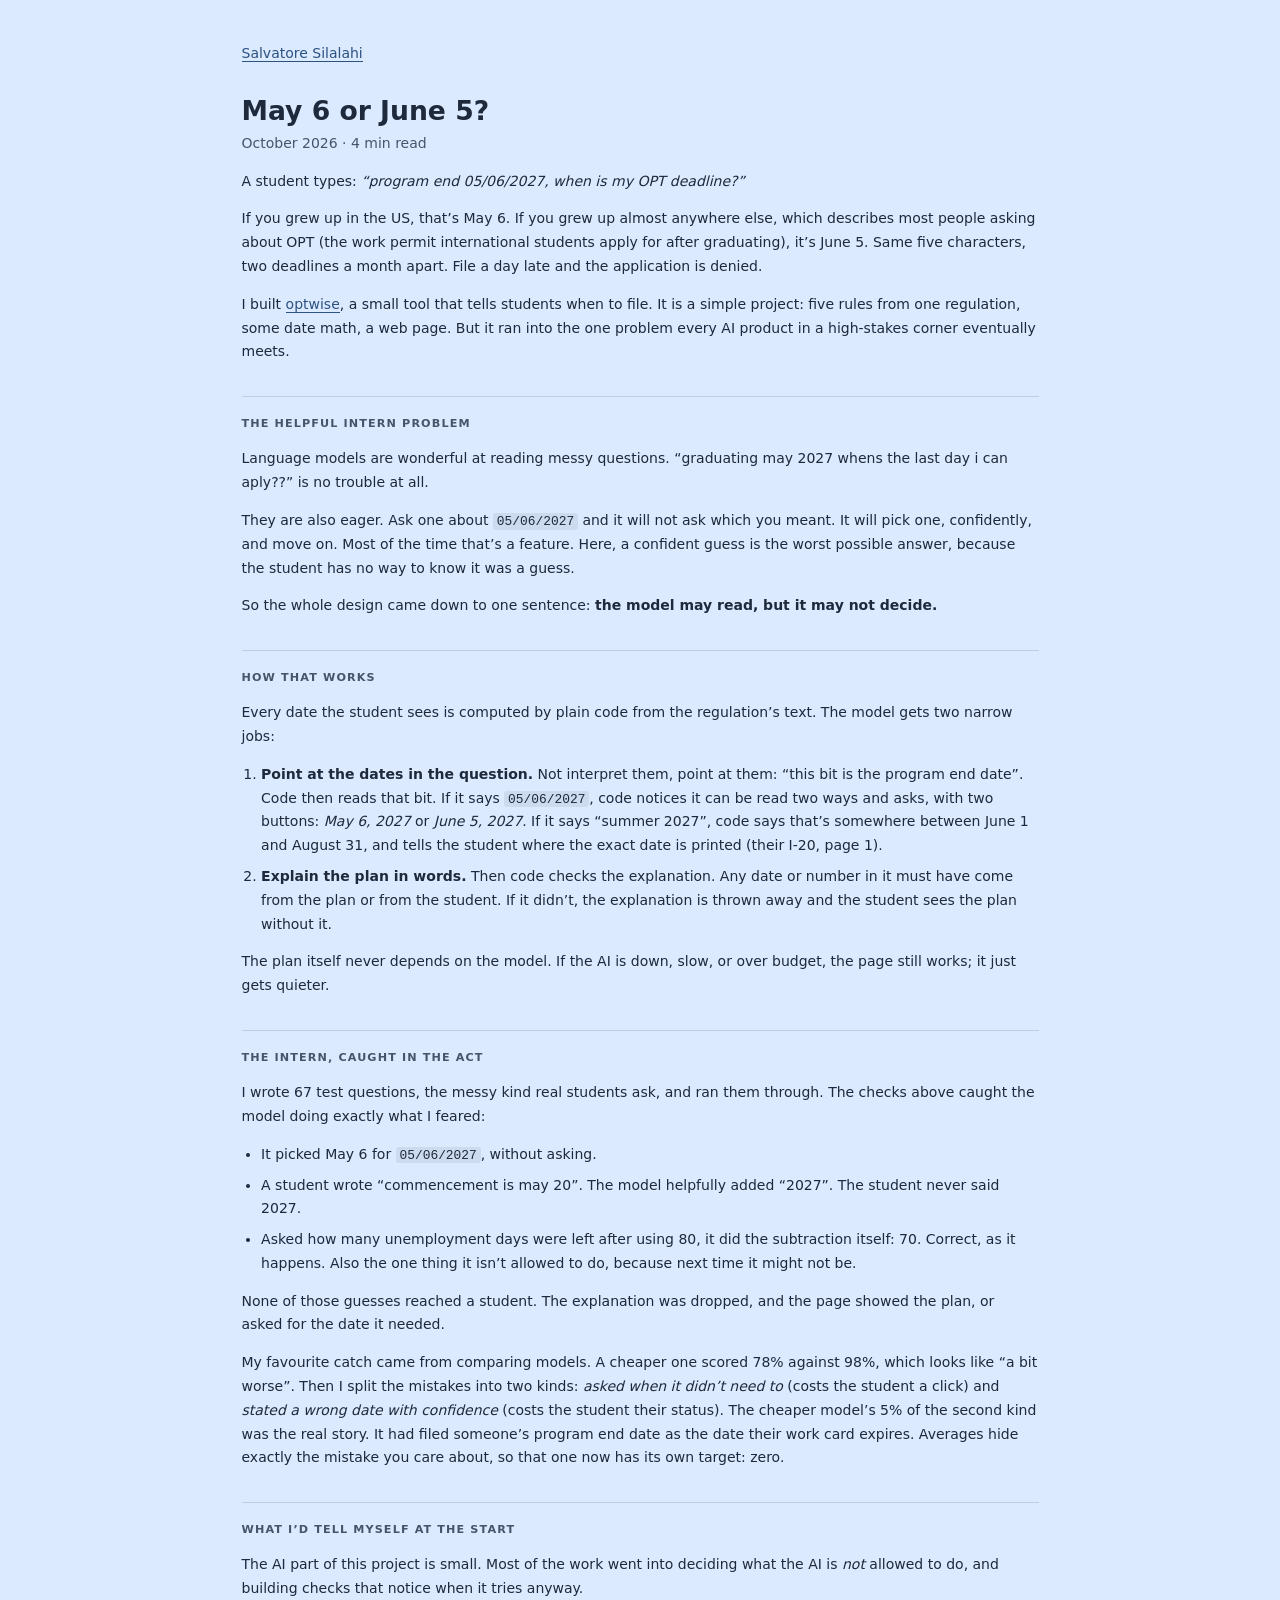
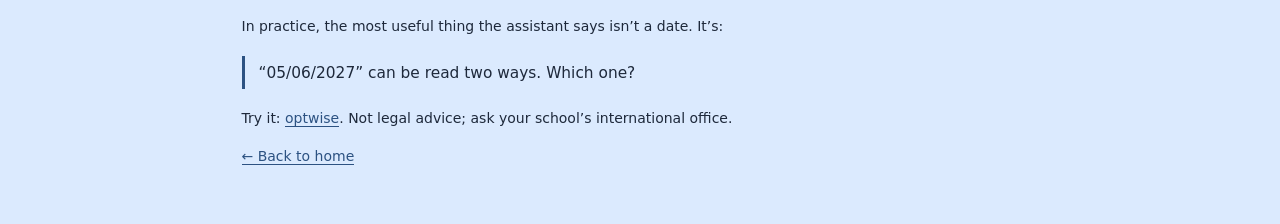
==== writing/may-6-or-june-5.html @ b6b1dda2 "Add Writing section and first post: May 6 or June 5? Co-Authored-By: Claude Opus 5.5 <noreply@anthro" ====
<!DOCTYPE html>
<html lang="en">
<head>
<meta charset="utf-8">
<meta name="viewport" content="width=device-width, initial-scale=1">
<title>May 6 or June 5? | Salvatore Silalahi</title>
<meta name="description" content="Building an AI deadline tool where the model may read, but may not decide.">
<meta property="og:title" content="May 6 or June 5?">
<meta property="og:description" content="Building an AI deadline tool where the model may read, but may not decide.">
<meta property="og:type" content="article">
<link rel="stylesheet" href="../style.css">
</head>
<body>

<p class="muted"><a href="../">Salvatore Silalahi</a></p>

<article>
<h1>May 6 or June 5?</h1>
<p class="muted">October 2026 · 4 min read</p>

<p>A student types: <i>“program end 05/06/2027, when is my OPT deadline?”</i></p>

<p>If you grew up in the US, that’s May 6. If you grew up almost anywhere else, which describes most people asking about OPT (the work permit international students apply for after graduating), it’s June 5. Same five characters, two deadlines a month apart. File a day late and the application is denied.</p>

<p>I built <a href="https://github.com/slvx17/optwise" target="_blank" rel="noopener">optwise</a>, a small tool that tells students when to file. It is a simple project: five rules from one regulation, some date math, a web page. But it ran into the one problem every AI product in a high-stakes corner eventually meets.</p>

<h2>The helpful intern problem</h2>

<p>Language models are wonderful at reading messy questions. “graduating may 2027 whens the last day i can aply??” is no trouble at all.</p>

<p>They are also eager. Ask one about <code>05/06/2027</code> and it will not ask which you meant. It will pick one, confidently, and move on. Most of the time that’s a feature. Here, a confident guess is the worst possible answer, because the student has no way to know it was a guess.</p>

<p>So the whole design came down to one sentence: <b>the model may read, but it may not decide.</b></p>

<h2>How that works</h2>

<p>Every date the student sees is computed by plain code from the regulation’s text. The model gets two narrow jobs:</p>

<ol>
<li><b>Point at the dates in the question.</b> Not interpret them, point at them: “this bit is the program end date”. Code then reads that bit. If it says <code>05/06/2027</code>, code notices it can be read two ways and asks, with two buttons: <i>May 6, 2027</i> or <i>June 5, 2027</i>. If it says “summer 2027”, code says that’s somewhere between June 1 and August 31, and tells the student where the exact date is printed (their I-20, page 1).</li>
<li><b>Explain the plan in words.</b> Then code checks the explanation. Any date or number in it must have come from the plan or from the student. If it didn’t, the explanation is thrown away and the student sees the plan without it.</li>
</ol>

<p>The plan itself never depends on the model. If the AI is down, slow, or over budget, the page still works; it just gets quieter.</p>

<h2>The intern, caught in the act</h2>

<p>I wrote 67 test questions, the messy kind real students ask, and ran them through. The checks above caught the model doing exactly what I feared:</p>

<ul>
<li>It picked May 6 for <code>05/06/2027</code>, without asking.</li>
<li>A student wrote “commencement is may 20”. The model helpfully added “2027”. The student never said 2027.</li>
<li>Asked how many unemployment days were left after using 80, it did the subtraction itself: 70. Correct, as it happens. Also the one thing it isn’t allowed to do, because next time it might not be.</li>
</ul>

<p>None of those guesses reached a student. The explanation was dropped, and the page showed the plan, or asked for the date it needed.</p>

<p>My favourite catch came from comparing models. A cheaper one scored 78% against 98%, which looks like “a bit worse”. Then I split the mistakes into two kinds: <i>asked when it didn’t need to</i> (costs the student a click) and <i>stated a wrong date with confidence</i> (costs the student their status). The cheaper model’s 5% of the second kind was the real story. It had filed someone’s program end date as the date their work card expires. Averages hide exactly the mistake you care about, so that one now has its own target: zero.</p>

<h2>What I’d tell myself at the start</h2>

<p>The AI part of this project is small. Most of the work went into deciding what the AI is <i>not</i> allowed to do, and building checks that notice when it tries anyway.</p>

<p>In practice, the most useful thing the assistant says isn’t a date. It’s:</p>

<blockquote>“05/06/2027” can be read two ways. Which one?</blockquote>

<p>Try it: <a href="https://github.com/slvx17/optwise" target="_blank" rel="noopener">optwise</a>. Not legal advice; ask your school’s international office.</p>
</article>

<p class="muted"><a href="../">← Back to home</a></p>

</body>
</html>
---- style.css ----
* { box-sizing: border-box; }

html { font-size: 14px; }

body {
  max-width: 65%;
  margin: 3rem auto 4rem;
  padding: 0 1.25rem;
  background: #dbeafe;
  color: #1e293b;
  font: 1rem/1.7 system-ui, -apple-system, "Segoe UI", sans-serif;
  overflow-wrap: break-word;
}

header { display: flex; flex-wrap: wrap; align-items: center; gap: 1.5rem; margin-bottom: 1.25rem; }
header div { flex: 1 1 16rem; min-width: 0; }
header p { margin: 0 0 0.5rem; }
img { display: block; width: 96px; max-width: 100%; height: auto; border-radius: 50%; }

h1 { margin: 0 0 0.25rem; font-size: 1.6rem; line-height: 1.3; }
h2 {
  margin: 2.75rem 0 1rem;
  padding-top: 1.25rem;
  border-top: 1px solid rgba(30, 41, 59, 0.15);
  font-size: 0.8rem;
  letter-spacing: 0.1em;
  text-transform: uppercase;
  color: #475569;
}
h3 { margin: 2rem 0 0.35rem; font-size: 1.05rem; line-height: 1.4; }
h3 span { font-weight: normal; color: #475569; }
p { margin: 0 0 1rem; }

.lead { font-size: 1.1rem; }
.muted { color: #475569; }
.open { margin-bottom: 0; }
.links a { margin-right: 1.1rem; }
h3 + p { font-size: 0.95rem; color: #334155; }
h3 + p b { color: #0f172a; }

a { color: #2c5282; text-decoration: none; border-bottom: 1px solid; }

article { margin-top: 2rem; }
article h1 { font-size: 1.9rem; }
article h2 { margin-top: 2.25rem; }
article ol, article ul { padding-left: 1.4rem; margin: 0 0 1rem; }
article li { margin-bottom: 0.5rem; }
code { font-size: 0.92em; background: rgba(30, 41, 59, 0.08); padding: 0.05em 0.3em; border-radius: 3px; }
blockquote { margin: 1.25rem 0; padding: 0.25rem 0 0.25rem 1rem; border-left: 3px solid #2c5282; font-size: 1.1rem; }

@media (max-width: 60rem) { body { max-width: none; } }
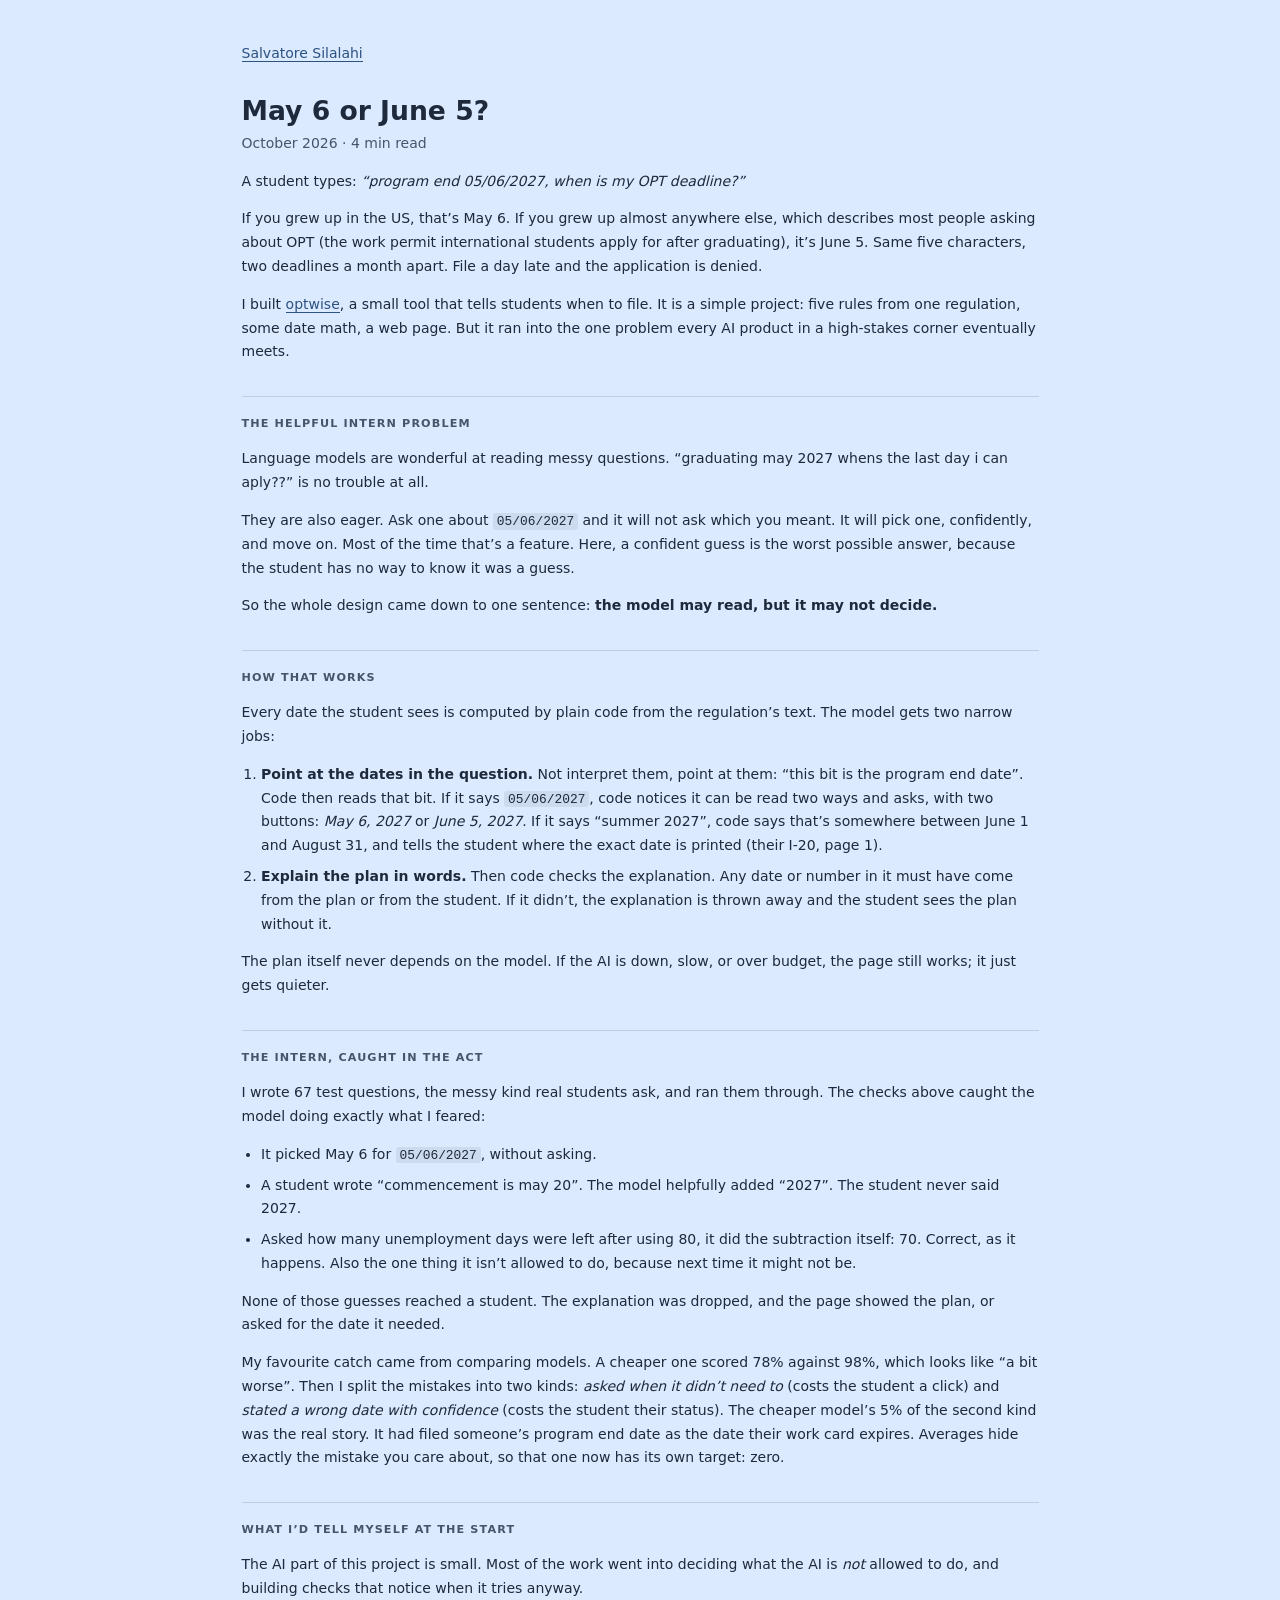
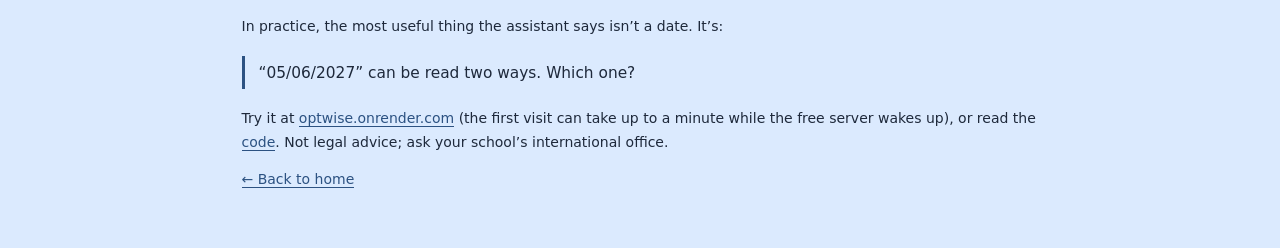
==== commit 4fc6b230: "Link the live optwise demo from the post Co-Authored-By: Claude Opus 5.5 <noreply@anthropic.com>" ====
--- a/writing/may-6-or-june-5.html
+++ b/writing/may-6-or-june-5.html
@@ -65,7 +65,7 @@
 
 <blockquote>“05/06/2027” can be read two ways. Which one?</blockquote>
 
-<p>Try it: <a href="https://github.com/slvx17/optwise" target="_blank" rel="noopener">optwise</a>. Not legal advice; ask your school’s international office.</p>
+<p>Try it at <a href="https://optwise.onrender.com" target="_blank" rel="noopener">optwise.onrender.com</a> (the first visit can take up to a minute while the free server wakes up), or read the <a href="https://github.com/slvx17/optwise" target="_blank" rel="noopener">code</a>. Not legal advice; ask your school’s international office.</p>
 </article>
 
 <p class="muted"><a href="../">← Back to home</a></p>
